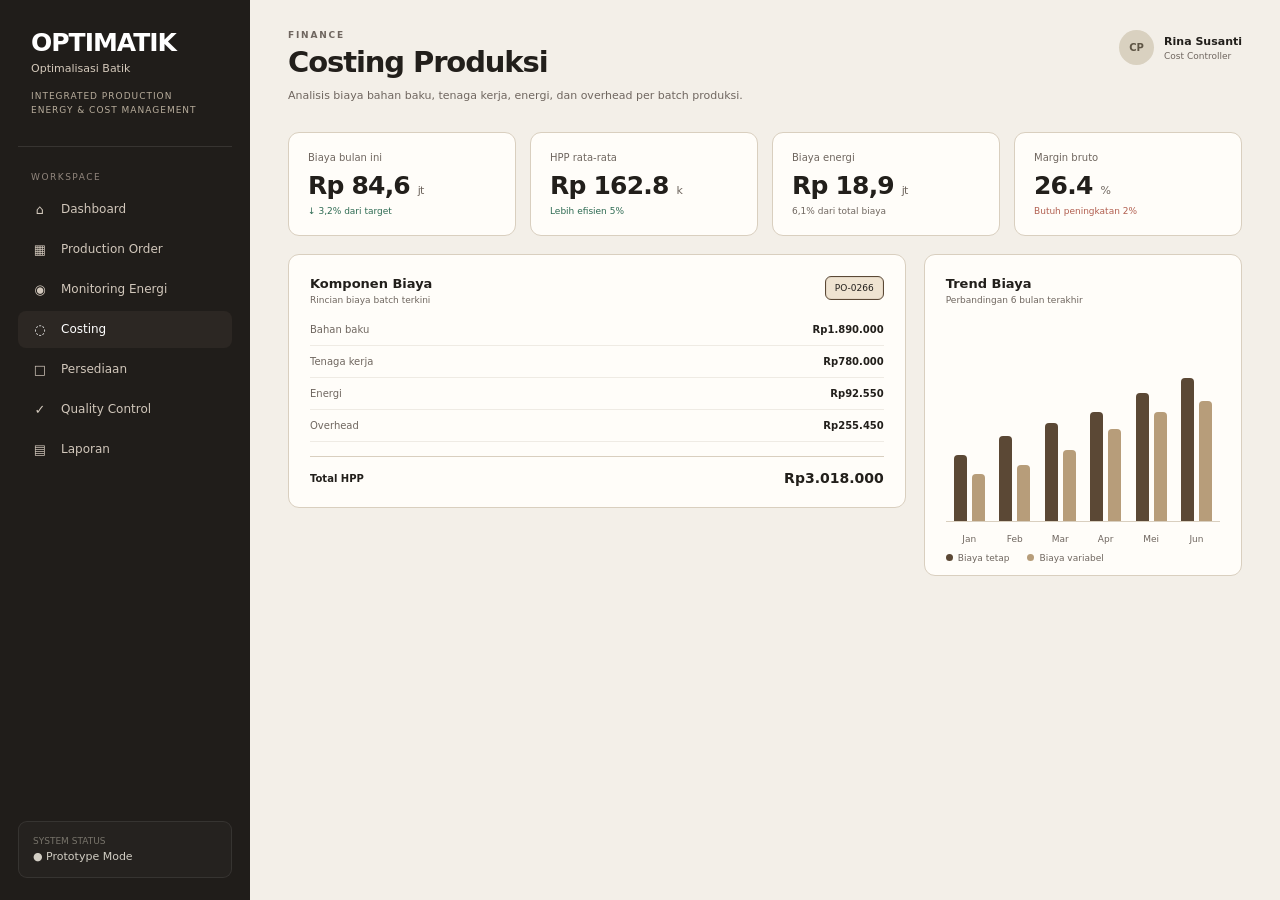
==== costing.html @ c366b61f "Initial commit" ====
<!DOCTYPE html>
<html lang="id">

<head>
    <meta charset="UTF-8">
    <meta name="viewport" content="width=device-width, initial-scale=1.0">
    <title>Optimatik — Costing</title>
    <link rel="stylesheet" href="style.css">
</head>

<body>
    <div class="app">
        <aside class="sidebar">
            <div class="brand">
                <div class="brand-name">OPTIMATIK</div>
                <div class="brand-subtitle">Optimalisasi Batik</div>
                <div class="brand-tagline">Integrated Production<br>Energy & Cost Management</div>
            </div>

            <nav class="navigation">
                <div class="nav-title">Workspace</div>

                <a href="index.html" class="nav-link">
                    <span class="nav-icon">⌂</span>
                    <span>Dashboard</span>
                </a>

                <a href="production-order.html" class="nav-link">
                    <span class="nav-icon">▦</span>
                    <span>Production Order</span>
                </a>

                <a href="page2.html" class="nav-link">
                    <span class="nav-icon">◉</span>
                    <span>Monitoring Energi</span>
                </a>

                <a href="costing.html" class="nav-link active">
                    <span class="nav-icon">◌</span>
                    <span>Costing</span>
                </a>

                <a href="persediaan.html" class="nav-link">
                    <span class="nav-icon">□</span>
                    <span>Persediaan</span>
                </a>

                <a href="quality-control.html" class="nav-link">
                    <span class="nav-icon">✓</span>
                    <span>Quality Control</span>
                </a>

                <a href="laporan.html" class="nav-link">
                    <span class="nav-icon">▤</span>
                    <span>Laporan</span>
                </a>
            </nav>

            <div class="sidebar-bottom">
                <div class="sidebar-bottom-label">SYSTEM STATUS</div>
                <div class="sidebar-bottom-value">● Prototype Mode</div>
            </div>
        </aside>

        <main class="main">
            <header class="topbar">
                <div>
                    <div class="eyebrow">Finance</div>
                    <h1 class="page-title">Costing Produksi</h1>
                    <p class="page-description">
                        Analisis biaya bahan baku, tenaga kerja, energi, dan overhead per batch produksi.
                    </p>
                </div>

                <div class="user-area">
                    <div class="avatar">CP</div>
                    <div>
                        <div class="user-name">Rina Susanti</div>
                        <div class="user-role">Cost Controller</div>
                    </div>
                </div>
            </header>

            <section class="kpi-grid">
                <div class="kpi-card">
                    <div class="kpi-label">Biaya bulan ini</div>
                    <div class="kpi-value">Rp 84,6 <span class="kpi-unit">jt</span></div>
                    <div class="kpi-note positive">↓ 3,2% dari target</div>
                </div>

                <div class="kpi-card">
                    <div class="kpi-label">HPP rata-rata</div>
                    <div class="kpi-value">Rp 162.8 <span class="kpi-unit">k</span></div>
                    <div class="kpi-note positive">Lebih efisien 5%</div>
                </div>

                <div class="kpi-card">
                    <div class="kpi-label">Biaya energi</div>
                    <div class="kpi-value">Rp 18,9 <span class="kpi-unit">jt</span></div>
                    <div class="kpi-note neutral">6,1% dari total biaya</div>
                </div>

                <div class="kpi-card">
                    <div class="kpi-label">Margin bruto</div>
                    <div class="kpi-value">26.4 <span class="kpi-unit">%</span></div>
                    <div class="kpi-note negative">Butuh peningkatan 2%</div>
                </div>
            </section>

            <div class="content-grid">
                <div>
                    <section class="panel">
                        <div class="panel-header">
                            <div>
                                <div class="panel-title">Komponen Biaya</div>
                                <div class="panel-subtitle">Rincian biaya batch terkini</div>
                            </div>
                            <button class="panel-action active">PO-0266</button>
                        </div>

                        <div class="cost-list">
                            <div class="cost-row">
                                <div class="cost-name">Bahan baku</div>
                                <div class="cost-value">Rp1.890.000</div>
                            </div>
                            <div class="cost-row">
                                <div class="cost-name">Tenaga kerja</div>
                                <div class="cost-value">Rp780.000</div>
                            </div>
                            <div class="cost-row">
                                <div class="cost-name">Energi</div>
                                <div class="cost-value">Rp92.550</div>
                            </div>
                            <div class="cost-row">
                                <div class="cost-name">Overhead</div>
                                <div class="cost-value">Rp255.450</div>
                            </div>
                            <div class="cost-row cost-total">
                                <div class="cost-name">Total HPP</div>
                                <div class="cost-value">Rp3.018.000</div>
                            </div>
                        </div>
                    </section>
                </div>

                <div>
                    <section class="panel">
                        <div class="panel-header">
                            <div>
                                <div class="panel-title">Trend Biaya</div>
                                <div class="panel-subtitle">Perbandingan 6 bulan terakhir</div>
                            </div>
                        </div>

                        <div class="chart-container">
                            <div class="chart">
                                <div class="chart-column"><div class="chart-bar" style="height: 35%;"></div><div class="chart-bar energy" style="height: 25%;"></div><span class="chart-label">Jan</span></div>
                                <div class="chart-column"><div class="chart-bar" style="height: 45%;"></div><div class="chart-bar energy" style="height: 30%;"></div><span class="chart-label">Feb</span></div>
                                <div class="chart-column"><div class="chart-bar" style="height: 52%;"></div><div class="chart-bar energy" style="height: 38%;"></div><span class="chart-label">Mar</span></div>
                                <div class="chart-column"><div class="chart-bar" style="height: 58%;"></div><div class="chart-bar energy" style="height: 49%;"></div><span class="chart-label">Apr</span></div>
                                <div class="chart-column"><div class="chart-bar" style="height: 68%;"></div><div class="chart-bar energy" style="height: 58%;"></div><span class="chart-label">Mei</span></div>
                                <div class="chart-column"><div class="chart-bar" style="height: 76%;"></div><div class="chart-bar energy" style="height: 64%;"></div><span class="chart-label">Jun</span></div>
                            </div>
                            <div class="legend">
                                <div class="legend-item"><span class="legend-dot"></span>Biaya tetap</div>
                                <div class="legend-item"><span class="legend-dot energy"></span>Biaya variabel</div>
                            </div>
                        </div>
                    </section>
                </div>
            </div>
        </main>
    </div>

    <script>
        const navLinks = document.querySelectorAll('.nav-link');
        navLinks.forEach((link) => {
            const href = link.getAttribute('href');
            if (window.location.pathname.endsWith(href)) link.classList.add('active');
            link.addEventListener('click', () => {
                navLinks.forEach((item) => item.classList.remove('active'));
                link.classList.add('active');
            });
        });

        document.querySelectorAll('.panel-action').forEach((button) => {
            button.addEventListener('click', () => {
                document.querySelectorAll('.panel-action').forEach((item) => item.classList.remove('active'));
                button.classList.add('active');
            });
        });
    </script>
</body>

</html>
---- style.css ----
* {
    margin: 0;
    padding: 0;
    box-sizing: border-box;
}

:root {
    --bg: #f3efe8;
    --surface: #fffdf9;
    --surface-soft: #f7f2ea;
    --border: #d9cfbf;
    --text: #221f1b;
    --muted: #6f665f;
    --dark: #201d1a;
    --accent: #5b4835;
    --accent-soft: #efe3d1;
    --green: #2d6a52;
    --green-soft: #dfeee6;
    --red: #b15e4f;
    --red-soft: #f7e2dc;
}

body {
    font-family:
        Inter,
        ui-sans-serif,
        system-ui,
        -apple-system,
        BlinkMacSystemFont,
        "Segoe UI",
        sans-serif;
    background: var(--bg);
    color: var(--text);
}

button,
input,
select {
    font: inherit;
}

.app {
    min-height: 100vh;
}

/* =========================
   SIDEBAR
========================= */

.sidebar {
    position: fixed;
    top: 0;
    left: 0;
    bottom: 0;
    width: 250px;
    background: var(--dark);
    color: #fff;
    padding: 28px 18px;
    z-index: 20;
}

.brand {
    padding: 0 13px 28px;
    border-bottom: 1px solid rgba(255, 255, 255, 0.1);
}

.brand-name {
    font-size: 25px;
    font-weight: 750;
    letter-spacing: -1px;
}

.brand-subtitle {
    margin-top: 5px;
    color: #d4c9bb;
    font-size: 11px;
}

.brand-tagline {
    margin-top: 14px;
    color: #b8ad9c;
    font-size: 9px;
    line-height: 1.6;
    text-transform: uppercase;
    letter-spacing: 1px;
}

.navigation {
    margin-top: 25px;
}

.nav-title {
    padding: 0 13px;
    margin-bottom: 9px;
    color: #91867d;
    font-size: 9px;
    text-transform: uppercase;
    letter-spacing: 1.5px;
}

.nav-link {
    display: flex;
    align-items: center;
    gap: 12px;
    padding: 11px 13px;
    margin-bottom: 3px;
    border-radius: 8px;
    color: #d1c7bb;
    text-decoration: none;
    font-size: 12px;
    transition: 0.2s ease;
}

.nav-link:hover,
.nav-link.active {
    background: #2c2723;
    color: #fff;
}

.nav-icon {
    width: 18px;
    text-align: center;
    font-size: 13px;
}

.sidebar-bottom {
    position: absolute;
    left: 18px;
    right: 18px;
    bottom: 22px;
    padding: 14px;
    border: 1px solid rgba(255, 255, 255, 0.08);
    border-radius: 9px;
    background: rgba(255, 255, 255, 0.025);
}

.sidebar-bottom-label {
    color: #77736a;
    font-size: 9px;
}

.sidebar-bottom-value {
    margin-top: 4px;
    color: #d2cec4;
    font-size: 11px;
}

/* =========================
   MAIN
========================= */

.main {
    margin-left: 250px;
    padding: 30px 38px 50px;
}

.topbar {
    display: flex;
    align-items: flex-start;
    justify-content: space-between;
    margin-bottom: 28px;
}

.eyebrow {
    margin-bottom: 7px;
    color: var(--muted);
    font-size: 9px;
    font-weight: 650;
    text-transform: uppercase;
    letter-spacing: 1.8px;
}

.page-title {
    font-size: 29px;
    line-height: 1.1;
    letter-spacing: -1.1px;
}

.page-description {
    margin-top: 8px;
    max-width: 620px;
    color: var(--muted);
    font-size: 11px;
    line-height: 1.6;
}

.user-area {
    display: flex;
    align-items: center;
    gap: 10px;
}

.avatar {
    display: grid;
    width: 35px;
    height: 35px;
    place-items: center;
    border-radius: 50%;
    background: #d9d1c0;
    color: #5e5545;
    font-size: 10px;
    font-weight: 750;
}

.user-name {
    font-size: 11px;
    font-weight: 700;
}

.user-role {
    margin-top: 3px;
    color: var(--muted);
    font-size: 9px;
}

/* =========================
   KPI
========================= */

.kpi-grid {
    display: grid;
    grid-template-columns: repeat(4, 1fr);
    gap: 14px;
    margin-bottom: 18px;
}

.kpi-card {
    padding: 19px;
    background: var(--surface);
    border: 1px solid var(--border);
    border-radius: 11px;
}

.kpi-label {
    color: var(--muted);
    font-size: 10px;
}

.kpi-value {
    margin-top: 8px;
    font-size: 25px;
    font-weight: 750;
    letter-spacing: -0.8px;
}

.kpi-unit {
    font-size: 11px;
    font-weight: 500;
    color: var(--muted);
}

.kpi-note {
    margin-top: 6px;
    font-size: 9px;
}

.positive {
    color: var(--green);
}

.negative {
    color: var(--red);
}

.neutral {
    color: var(--muted);
}

/* =========================
   LAYOUT
========================= */

.content-grid {
    display: grid;
    grid-template-columns: minmax(0, 1.65fr) minmax(300px, 0.85fr);
    gap: 18px;
}

.panel {
    margin-bottom: 18px;
    padding: 21px;
    background: var(--surface);
    border: 1px solid var(--border);
    border-radius: 11px;
}

.panel-header {
    display: flex;
    align-items: flex-start;
    justify-content: space-between;
    margin-bottom: 19px;
}

.panel-title {
    font-size: 13px;
    font-weight: 700;
}

.panel-subtitle {
    margin-top: 4px;
    color: var(--muted);
    font-size: 9px;
}

.panel-action {
    padding: 6px 9px;
    border: 1px solid var(--border);
    border-radius: 6px;
    background: var(--surface);
    color: var(--muted);
    font-size: 9px;
    cursor: pointer;
    transition: 0.2s ease;
}

.panel-action.active {
    background: var(--accent-soft);
    border-color: var(--accent);
    color: var(--dark);
    box-shadow: inset 0 0 0 1px rgba(91, 72, 53, 0.08);
}

/* =========================
   CHART
========================= */

.chart-container {
    height: 230px;
    padding-top: 8px;
}

.chart {
    position: relative;
    display: flex;
    align-items: flex-end;
    justify-content: space-between;
    height: 190px;
    padding: 0 8px;
    border-bottom: 1px solid var(--border);
}

.chart-column {
    display: flex;
    width: 12%;
    height: 100%;
    align-items: flex-end;
    justify-content: center;
    gap: 5px;
}

.chart-bar {
    width: 20px;
    min-height: 8px;
    border-radius: 4px 4px 0 0;
    background: var(--accent);
}

.chart-bar.energy {
    background: #b79d7a;
}

.chart-label {
    position: absolute;
    bottom: -23px;
    color: var(--muted);
    font-size: 9px;
}

.legend {
    display: flex;
    gap: 18px;
    margin-top: 31px;
}

.legend-item {
    color: var(--muted);
    font-size: 9px;
}

.legend-dot {
    display: inline-block;
    width: 7px;
    height: 7px;
    margin-right: 5px;
    border-radius: 50%;
    background: var(--accent);
}

.legend-dot.energy {
    background: #b79d7a;
}

/* =========================
   EFFICIENCY
========================= */

.metric-grid {
    display: grid;
    grid-template-columns: 1fr 1fr;
    gap: 9px;
}

.metric {
    padding: 14px;
    border-radius: 8px;
    background: var(--surface-soft);
}

.metric-label {
    color: var(--muted);
    font-size: 9px;
}

.metric-value {
    margin-top: 5px;
    font-size: 18px;
    font-weight: 750;
    letter-spacing: -0.5px;
}

.optimization-alert {
    margin-top: 12px;
    padding: 14px;
    border: 1px solid #e3d8c5;
    border-radius: 8px;
    background: #f1eadf;
}

.optimization-alert-title {
    font-size: 10px;
    font-weight: 750;
}

.optimization-alert-text {
    margin-top: 5px;
    color: #777064;
    font-size: 9px;
    line-height: 1.55;
}

/* =========================
   PRODUCTION TABLE
========================= */

.table-wrapper {
    overflow-x: auto;
}

table {
    width: 100%;
    border-collapse: collapse;
}

th {
    padding: 10px 8px;
    border-bottom: 1px solid var(--border);
    color: var(--muted);
    font-size: 9px;
    font-weight: 550;
    text-align: left;
    white-space: nowrap;
}

td {
    padding: 12px 8px;
    border-bottom: 1px solid #efebe4;
    color: #403d36;
    font-size: 10px;
    white-space: nowrap;
}

tbody tr:last-child td {
    border-bottom: 0;
}

.batch {
    font-weight: 700;
}

.status {
    display: inline-flex;
    padding: 5px 8px;
    border-radius: 20px;
    font-size: 8px;
    font-weight: 700;
}

.status.done {
    background: var(--green-soft);
    color: var(--green);
}

.status.process {
    background: var(--accent-soft);
    color: #806d45;
}

.status.planned {
    background: #ececea;
    color: #686760;
}

/* =========================
   PRODUCTION PROCESS
========================= */

.process-list {
    display: flex;
    flex-direction: column;
    gap: 10px;
}

.process-item {
    display: grid;
    grid-template-columns: 28px 1fr auto;
    align-items: center;
    gap: 10px;
    padding-bottom: 10px;
    border-bottom: 1px solid #efebe4;
}

.process-item:last-child {
    padding-bottom: 0;
    border-bottom: 0;
}

.process-number {
    display: grid;
    width: 27px;
    height: 27px;
    place-items: center;
    border-radius: 50%;
    background: var(--accent-soft);
    color: #74664e;
    font-size: 9px;
    font-weight: 750;
}

.process-name {
    font-size: 10px;
    font-weight: 700;
}

.process-detail {
    margin-top: 3px;
    color: var(--muted);
    font-size: 8px;
}

.process-energy {
    font-size: 9px;
    font-weight: 750;
}

/* =========================
   ENERGY TABLE
========================= */

.energy-list {
    display: flex;
    flex-direction: column;
    gap: 13px;
}

.energy-row {
    display: grid;
    grid-template-columns: 1fr auto;
    gap: 12px;
}

.energy-name {
    font-size: 10px;
    font-weight: 650;
}

.energy-bar {
    height: 5px;
    margin-top: 6px;
    overflow: hidden;
    border-radius: 5px;
    background: #eeeae1;
}

.energy-fill {
    height: 100%;
    border-radius: inherit;
    background: var(--accent);
}

.energy-value {
    font-size: 9px;
    font-weight: 700;
}

/* =========================
   COSTING
========================= */

.cost-list {
    display: flex;
    flex-direction: column;
    gap: 10px;
}

.cost-row {
    display: flex;
    align-items: center;
    justify-content: space-between;
    padding-bottom: 10px;
    border-bottom: 1px solid #efebe4;
}

.cost-row:last-child {
    padding-bottom: 0;
    border-bottom: 0;
}

.cost-name {
    color: var(--muted);
    font-size: 10px;
}

.cost-value {
    font-size: 10px;
    font-weight: 700;
}

.cost-total {
    margin-top: 4px;
    padding-top: 13px;
    border-top: 1px solid var(--border);
}

.cost-total .cost-name {
    color: var(--text);
    font-weight: 700;
}

.cost-total .cost-value {
    font-size: 14px;
}

/* =========================
   RESPONSIVE
========================= */

@media (max-width: 1100px) {
    .kpi-grid {
        grid-template-columns: 1fr 1fr;
    }

    .content-grid {
        grid-template-columns: 1fr;
    }
}

@media (max-width: 750px) {
    .sidebar {
        width: 70px;
        padding: 20px 8px;
    }

    .brand {
        padding: 0 5px 20px;
    }

    .brand-name {
        font-size: 16px;
    }

    .brand-subtitle,
    .brand-tagline,
    .nav-title,
    .nav-link span:not(.nav-icon),
    .sidebar-bottom {
        display: none;
    }

    .nav-link {
        justify-content: center;
        padding: 12px 5px;
    }

    .main {
        margin-left: 70px;
        padding: 22px 15px 40px;
    }

    .topbar {
        display: block;
    }

    .user-area {
        margin-top: 18px;
    }

    .kpi-grid {
        grid-template-columns: 1fr 1fr;
    }
}

@media (max-width: 480px) {
    .kpi-grid {
        grid-template-columns: 1fr;
    }

    .page-title {
        font-size: 25px;
    }
}
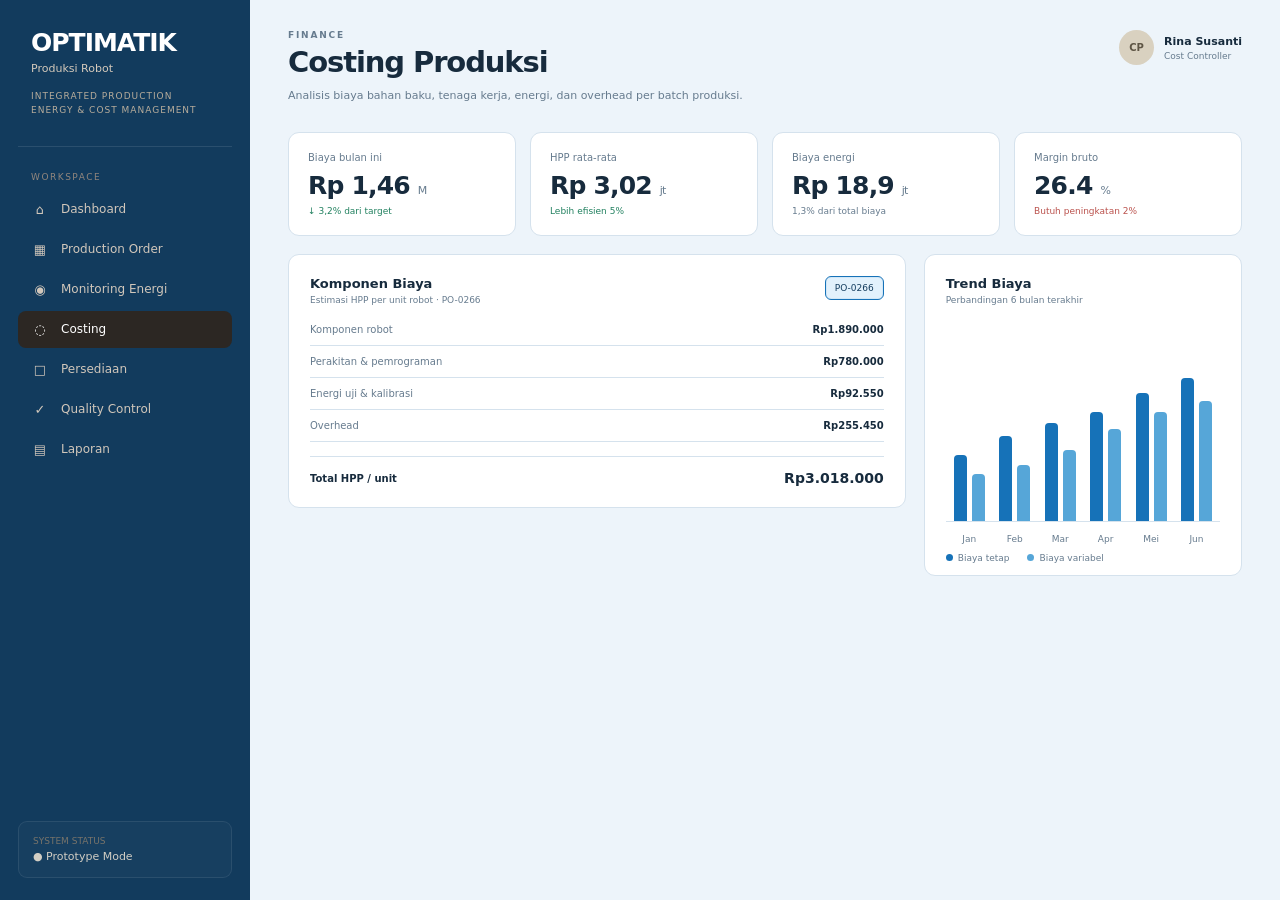
==== commit bd819963: "Update system for stechoq" ====
--- a/costing.html
+++ b/costing.html
@@ -13,7 +13,7 @@
         <aside class="sidebar">
             <div class="brand">
                 <div class="brand-name">OPTIMATIK</div>
-                <div class="brand-subtitle">Optimalisasi Batik</div>
+                <div class="brand-subtitle">Produksi Robot</div>
                 <div class="brand-tagline">Integrated Production<br>Energy & Cost Management</div>
             </div>
 
@@ -30,7 +30,7 @@
                     <span>Production Order</span>
                 </a>
 
-                <a href="page2.html" class="nav-link">
+                <a href="monitoring.html" class="nav-link">
                     <span class="nav-icon">◉</span>
                     <span>Monitoring Energi</span>
                 </a>
@@ -84,20 +84,20 @@
             <section class="kpi-grid">
                 <div class="kpi-card">
                     <div class="kpi-label">Biaya bulan ini</div>
-                    <div class="kpi-value">Rp 84,6 <span class="kpi-unit">jt</span></div>
+                    <div class="kpi-value">Rp 1,46 <span class="kpi-unit">M</span></div>
                     <div class="kpi-note positive">↓ 3,2% dari target</div>
                 </div>
 
                 <div class="kpi-card">
                     <div class="kpi-label">HPP rata-rata</div>
-                    <div class="kpi-value">Rp 162.8 <span class="kpi-unit">k</span></div>
+                    <div class="kpi-value">Rp 3,02 <span class="kpi-unit">jt</span></div>
                     <div class="kpi-note positive">Lebih efisien 5%</div>
                 </div>
 
                 <div class="kpi-card">
                     <div class="kpi-label">Biaya energi</div>
                     <div class="kpi-value">Rp 18,9 <span class="kpi-unit">jt</span></div>
-                    <div class="kpi-note neutral">6,1% dari total biaya</div>
+                    <div class="kpi-note neutral">1,3% dari total biaya</div>
                 </div>
 
                 <div class="kpi-card">
@@ -113,22 +113,22 @@
                         <div class="panel-header">
                             <div>
                                 <div class="panel-title">Komponen Biaya</div>
-                                <div class="panel-subtitle">Rincian biaya batch terkini</div>
+                                <div class="panel-subtitle">Estimasi HPP per unit robot · PO-0266</div>
                             </div>
                             <button class="panel-action active">PO-0266</button>
                         </div>
 
                         <div class="cost-list">
                             <div class="cost-row">
-                                <div class="cost-name">Bahan baku</div>
+                                <div class="cost-name">Komponen robot</div>
                                 <div class="cost-value">Rp1.890.000</div>
                             </div>
                             <div class="cost-row">
-                                <div class="cost-name">Tenaga kerja</div>
+                                <div class="cost-name">Perakitan & pemrograman</div>
                                 <div class="cost-value">Rp780.000</div>
                             </div>
                             <div class="cost-row">
-                                <div class="cost-name">Energi</div>
+                                <div class="cost-name">Energi uji & kalibrasi</div>
                                 <div class="cost-value">Rp92.550</div>
                             </div>
                             <div class="cost-row">
@@ -136,7 +136,7 @@
                                 <div class="cost-value">Rp255.450</div>
                             </div>
                             <div class="cost-row cost-total">
-                                <div class="cost-name">Total HPP</div>
+                                <div class="cost-name">Total HPP / unit</div>
                                 <div class="cost-value">Rp3.018.000</div>
                             </div>
                         </div>
--- a/style.css
+++ b/style.css
@@ -5,19 +5,19 @@
 }
 
 :root {
-    --bg: #f3efe8;
-    --surface: #fffdf9;
-    --surface-soft: #f7f2ea;
-    --border: #d9cfbf;
-    --text: #221f1b;
-    --muted: #6f665f;
-    --dark: #201d1a;
-    --accent: #5b4835;
-    --accent-soft: #efe3d1;
-    --green: #2d6a52;
-    --green-soft: #dfeee6;
-    --red: #b15e4f;
-    --red-soft: #f7e2dc;
+    --bg: #edf4fa;
+    --surface: #ffffff;
+    --surface-soft: #f3f8fc;
+    --border: #d5e2ed;
+    --text: #172b3d;
+    --muted: #667b8e;
+    --dark: #123b5d;
+    --accent: #1672b8;
+    --accent-soft: #e2f1fc;
+    --green: #21805f;
+    --green-soft: #e0f3eb;
+    --red: #ba514c;
+    --red-soft: #f9e8e6;
 }
 
 body {
@@ -317,9 +317,100 @@
     background: var(--accent-soft);
     border-color: var(--accent);
     color: var(--dark);
-    box-shadow: inset 0 0 0 1px rgba(91, 72, 53, 0.08);
-}
-
+    box-shadow: inset 0 0 0 1px rgba(22, 114, 184, 0.08);
+}
+
+.monitoring-controls {
+    display: flex;
+    align-items: end;
+    gap: 16px;
+    margin-bottom: 18px;
+    padding: 14px 18px;
+}
+
+.control-field {
+    display: flex;
+    min-width: 210px;
+    flex-direction: column;
+    gap: 6px;
+    color: var(--muted);
+    font-size: 9px;
+    font-weight: 650;
+}
+
+.control-field small {
+    margin-left: 4px;
+    font-size: 8px;
+    font-weight: 500;
+}
+
+.control-field select,
+.control-field input {
+    width: 100%;
+    height: 34px;
+    padding: 0 10px;
+    border: 1px solid var(--border);
+    border-radius: 6px;
+    outline: none;
+    background: var(--surface);
+    color: var(--text);
+    font-size: 10px;
+}
+
+.control-field select:focus,
+.control-field input:focus {
+    border-color: var(--accent);
+    box-shadow: 0 0 0 3px rgba(22, 114, 184, 0.12);
+}
+
+.tariff-field {
+    min-width: 150px;
+}
+
+.meter-status {
+    display: flex;
+    align-items: center;
+    gap: 7px;
+    margin-left: auto;
+    padding-bottom: 9px;
+    color: var(--green);
+    font-size: 9px;
+    font-weight: 650;
+}
+
+.meter-status strong {
+    margin-left: 6px;
+    color: var(--muted);
+    font-size: 8px;
+    font-weight: 500;
+}
+
+.live-dot,
+.status-indicator {
+    width: 8px;
+    height: 8px;
+    flex: 0 0 auto;
+    border-radius: 50%;
+    background: #26a876;
+    box-shadow: 0 0 0 3px #e0f3eb;
+}
+
+.status-indicator.menunggu {
+    background: #d99a2b;
+    box-shadow: 0 0 0 3px #fbf0d9;
+}
+
+.status-indicator.berhenti {
+    background: #8293a2;
+    box-shadow: 0 0 0 3px #e9eff3;
+}
+
+.status-value {
+    display: flex;
+    align-items: center;
+    gap: 9px;
+    font-size: 20px;
+}
 /* =========================
    CHART
 ========================= */
@@ -356,7 +447,15 @@
 }
 
 .chart-bar.energy {
-    background: #b79d7a;
+    background: #56a6d8;
+}
+
+.chart-bar.standby {
+    background: #83c5bd;
+}
+
+.chart-bar.stopped {
+    background: #a8b7c4;
 }
 
 .chart-label {
@@ -387,7 +486,15 @@
 }
 
 .legend-dot.energy {
-    background: #b79d7a;
+    background: #56a6d8;
+}
+
+.legend-dot.standby {
+    background: #83c5bd;
+}
+
+.legend-dot.stopped {
+    background: #a8b7c4;
 }
 
 /* =========================
@@ -421,7 +528,8 @@
 .optimization-alert {
     margin-top: 12px;
     padding: 14px;
-    border: 1px solid #e3d8c5;
+    border: 1px solid #c9dfef;
+        background: #edf6fc;
     border-radius: 8px;
     background: #f1eadf;
 }
@@ -433,7 +541,7 @@
 
 .optimization-alert-text {
     margin-top: 5px;
-    color: #777064;
+    color: var(--muted);
     font-size: 9px;
     line-height: 1.55;
 }
@@ -492,7 +600,7 @@
 
 .status.process {
     background: var(--accent-soft);
-    color: #806d45;
+    color: #17679f;
 }
 
 .status.planned {
@@ -516,7 +624,7 @@
     align-items: center;
     gap: 10px;
     padding-bottom: 10px;
-    border-bottom: 1px solid #efebe4;
+    border-bottom: 1px solid var(--border);
 }
 
 .process-item:last-child {
@@ -531,7 +639,8 @@
     place-items: center;
     border-radius: 50%;
     background: var(--accent-soft);
-    color: #74664e;
+    background: var(--accent-soft);
+    color: #17679f;
     font-size: 9px;
     font-weight: 750;
 }
@@ -578,7 +687,7 @@
     margin-top: 6px;
     overflow: hidden;
     border-radius: 5px;
-    background: #eeeae1;
+    background: #e8f0f6;
 }
 
 .energy-fill {
@@ -607,7 +716,7 @@
     align-items: center;
     justify-content: space-between;
     padding-bottom: 10px;
-    border-bottom: 1px solid #efebe4;
+    border-bottom: 1px solid var(--border);
 }
 
 .cost-row:last-child {
@@ -640,6 +749,39 @@
     font-size: 14px;
 }
 
+.production-intensity {
+    display: flex;
+    align-items: flex-start;
+    gap: 10px;
+    padding: 13px;
+    border: 1px solid #d5e7f3;
+    border-radius: 7px;
+    background: #f3f9fd;
+}
+
+.intensity-mark {
+    display: grid;
+    width: 22px;
+    height: 22px;
+    flex: 0 0 auto;
+    place-items: center;
+    border-radius: 50%;
+    background: #dceefa;
+    color: #17679f;
+    font-size: 12px;
+    font-weight: 750;
+}
+
+.production-intensity p {
+    color: var(--muted);
+    font-size: 9px;
+    line-height: 1.6;
+}
+
+.production-intensity strong {
+    color: var(--text);
+}
+
 /* =========================
    RESPONSIVE
 ========================= */
@@ -651,6 +793,10 @@
 
     .content-grid {
         grid-template-columns: 1fr;
+    }
+
+    .monitoring-controls {
+        flex-wrap: wrap;
     }
 }
 
@@ -690,6 +836,23 @@
         display: block;
     }
 
+    .monitoring-controls {
+        align-items: stretch;
+        flex-direction: column;
+        gap: 12px;
+    }
+
+    .control-field,
+    .tariff-field {
+        min-width: 0;
+    }
+
+    .meter-status {
+        flex-wrap: wrap;
+        margin-left: 0;
+        padding-bottom: 0;
+    }
+
     .user-area {
         margin-top: 18px;
     }
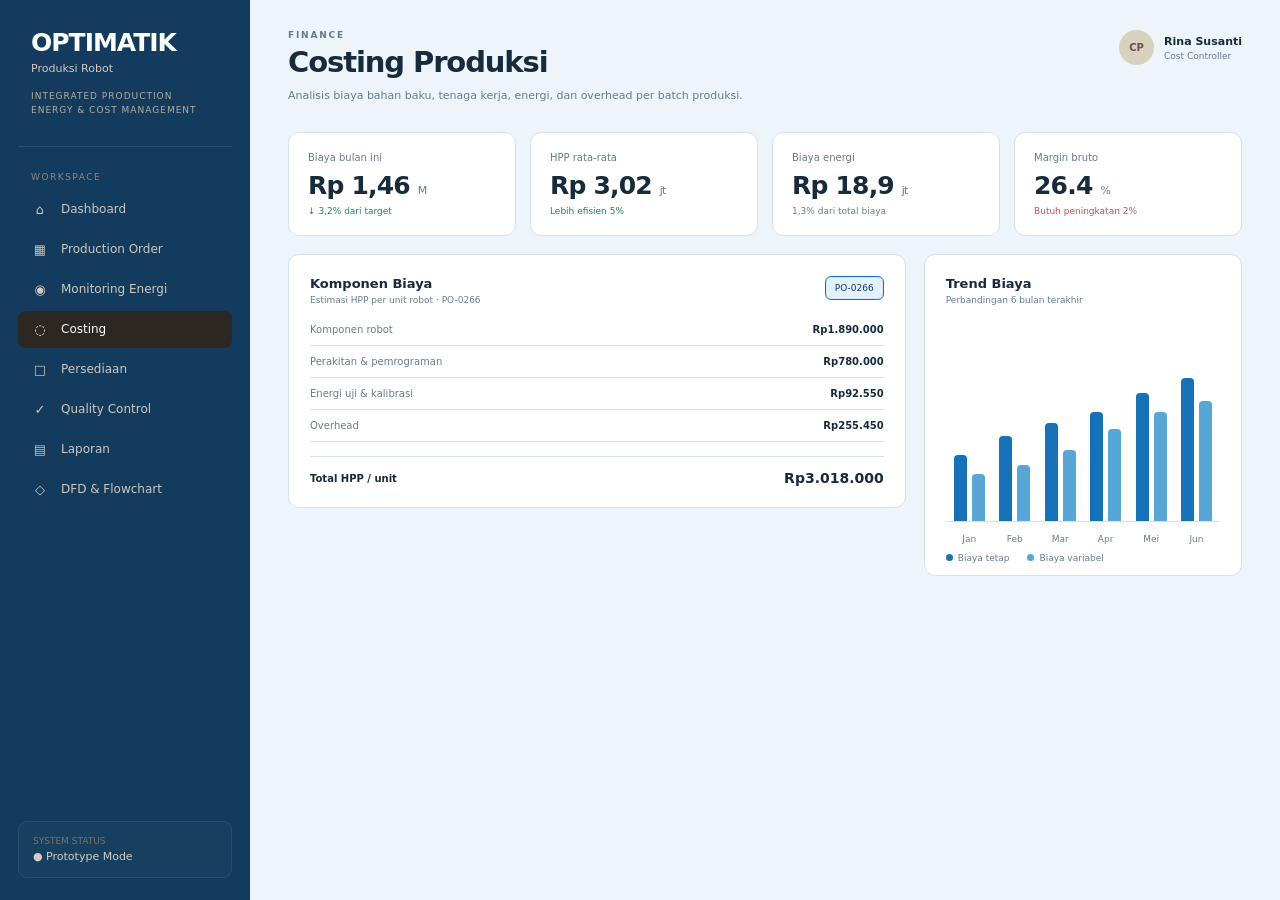
==== commit 8e0b9700: "Adding diagram" ====
--- a/costing.html
+++ b/costing.html
@@ -53,6 +53,11 @@
                 <a href="laporan.html" class="nav-link">
                     <span class="nav-icon">▤</span>
                     <span>Laporan</span>
+                </a>
+
+                <a href="diagram.html" class="nav-link">
+                    <span class="nav-icon">◇</span>
+                    <span>DFD & Flowchart</span>
                 </a>
             </nav>
 
--- a/style.css
+++ b/style.css
@@ -411,6 +411,195 @@
     gap: 9px;
     font-size: 20px;
 }
+
+.mes-panel {
+    border-top: 3px solid var(--accent);
+}
+
+.mes-summary {
+    display: grid;
+    grid-template-columns: minmax(180px, 1.1fr) minmax(0, 1fr);
+    align-items: center;
+    gap: 24px;
+    padding: 2px 0 18px;
+}
+
+.mes-progress-heading,
+.mes-metrics,
+.mes-stage,
+.iot-device-top {
+    display: flex;
+    align-items: center;
+    justify-content: space-between;
+}
+
+.mes-progress-heading {
+    margin-bottom: 9px;
+    font-size: 10px;
+}
+
+.mes-progress-heading span,
+.mes-metrics span {
+    color: var(--muted);
+    font-size: 9px;
+}
+
+.mes-progress-track {
+    height: 8px;
+    overflow: hidden;
+    border-radius: 8px;
+    background: var(--surface-soft);
+}
+
+.mes-progress-track span {
+    display: block;
+    width: 68.6%;
+    height: 100%;
+    border-radius: inherit;
+    background: var(--accent);
+}
+
+.mes-metrics {
+    gap: 12px;
+}
+
+.mes-metrics div {
+    display: grid;
+    gap: 6px;
+}
+
+.mes-metrics strong {
+    font-size: 11px;
+}
+
+.mes-stages {
+    display: grid;
+    grid-template-columns: repeat(4, minmax(0, 1fr));
+    border-top: 1px solid var(--border);
+}
+
+.mes-stage {
+    position: relative;
+    align-items: flex-start;
+    flex-direction: column;
+    gap: 6px;
+    min-width: 0;
+    padding: 14px 12px 0 0;
+}
+
+.mes-stage + .mes-stage {
+    padding-left: 12px;
+    border-left: 1px solid var(--border);
+}
+
+.mes-stage > span {
+    color: var(--muted);
+    font-size: 9px;
+    font-weight: 700;
+}
+
+.mes-stage strong {
+    font-size: 9px;
+}
+
+.mes-stage small {
+    color: var(--muted);
+    font-size: 8px;
+}
+
+.mes-stage.complete > span,
+.mes-stage.complete small {
+    color: var(--green);
+}
+
+.mes-stage.current > span,
+.mes-stage.current strong {
+    color: var(--accent);
+}
+
+.iot-panel {
+    margin-bottom: 18px;
+}
+
+.iot-connectivity,
+.iot-state {
+    display: inline-flex;
+    align-items: center;
+    gap: 7px;
+    color: var(--green);
+    font-size: 9px;
+    font-weight: 650;
+    white-space: nowrap;
+}
+
+.iot-connectivity .live-dot {
+    width: 7px;
+    height: 7px;
+}
+
+.iot-device-grid {
+    display: grid;
+    grid-template-columns: repeat(4, minmax(0, 1fr));
+    border-top: 1px solid var(--border);
+}
+
+.iot-device {
+    display: grid;
+    align-content: start;
+    gap: 7px;
+    min-width: 0;
+    padding: 13px 14px 2px 0;
+}
+
+.iot-device + .iot-device {
+    padding-left: 14px;
+    border-left: 1px solid var(--border);
+}
+
+.iot-device-top {
+    margin-bottom: 2px;
+}
+
+.iot-device-icon {
+    display: grid;
+    min-width: 27px;
+    height: 24px;
+    padding: 0 5px;
+    place-items: center;
+    border: 1px solid var(--border);
+    border-radius: 5px;
+    color: var(--dark);
+    font-size: 8px;
+    font-weight: 750;
+}
+
+.iot-state {
+    gap: 5px;
+    font-size: 8px;
+}
+
+.iot-state i {
+    width: 6px;
+    height: 6px;
+    border-radius: 50%;
+    background: var(--green);
+}
+
+.iot-device > strong {
+    overflow: hidden;
+    font-size: 9px;
+    text-overflow: ellipsis;
+    white-space: nowrap;
+}
+
+.iot-device > span:last-child {
+    overflow: hidden;
+    color: var(--muted);
+    font-size: 8px;
+    text-overflow: ellipsis;
+    white-space: nowrap;
+}
+
 /* =========================
    CHART
 ========================= */
@@ -783,6 +972,226 @@
 }
 
 /* =========================
+   SYSTEM DIAGRAMS
+========================= */
+
+.diagram-section {
+    margin-bottom: 22px;
+}
+
+.diagram-heading {
+    display: flex;
+    align-items: flex-end;
+    justify-content: space-between;
+    gap: 18px;
+    margin-bottom: 10px;
+}
+
+.diagram-heading > div {
+    display: flex;
+    align-items: center;
+    gap: 10px;
+}
+
+.diagram-index {
+    color: var(--accent);
+    font-size: 10px;
+    font-weight: 750;
+}
+
+.diagram-heading h2 {
+    font-size: 15px;
+}
+
+.diagram-heading p,
+.diagram-note {
+    color: var(--muted);
+    font-size: 9px;
+    line-height: 1.6;
+}
+
+.diagram-heading p {
+    max-width: 390px;
+    text-align: right;
+}
+
+.diagram-frame {
+    overflow-x: auto;
+    border: 1px solid var(--border);
+    border-radius: 8px;
+    background-color: var(--surface);
+    background-image: radial-gradient(#dce6ed 0.7px, transparent 0.7px);
+    background-size: 16px 16px;
+}
+
+.system-diagram {
+    display: block;
+    width: 100%;
+    height: auto;
+    min-width: 820px;
+    padding: 18px;
+    overflow: visible;
+}
+
+.flowchart-diagram {
+    min-width: 900px;
+}
+
+.diagram-entity rect {
+    fill: #fff;
+    stroke: #47728e;
+    stroke-width: 1.5;
+}
+
+.diagram-entity text,
+.diagram-process text,
+.diagram-store text,
+.flow-node-text {
+    fill: #172b3d;
+    font-family: Inter, ui-sans-serif, system-ui, sans-serif;
+    font-size: 12px;
+    font-weight: 700;
+}
+
+.diagram-process circle,
+.diagram-process ellipse {
+    fill: #e2f1fc;
+    stroke: #1672b8;
+    stroke-width: 1.7;
+}
+
+.diagram-process .svg-title {
+    font-size: 13px;
+}
+
+.diagram-entity .svg-small,
+.diagram-process .svg-small {
+    fill: #667b8e;
+    font-size: 10px;
+    font-weight: 500;
+}
+
+.diagram-store path {
+    fill: none;
+    stroke: #21805f;
+    stroke-width: 1.5;
+}
+
+.diagram-flow {
+    fill: none;
+    stroke: #47728e;
+    stroke-width: 1.5;
+}
+
+.flow-label,
+.flow-branch {
+    fill: #526b7e;
+    font-family: Inter, ui-sans-serif, system-ui, sans-serif;
+    font-size: 10px;
+}
+
+.flow-branch {
+    fill: #1672b8;
+    font-weight: 750;
+}
+
+.flow-start,
+.flow-end {
+    fill: #e0f3eb;
+    stroke: #21805f;
+    stroke-width: 1.5;
+}
+
+.flow-step,
+.flow-result {
+    fill: #fff;
+    stroke: #47728e;
+    stroke-width: 1.5;
+}
+
+.flow-iot {
+    fill: #e2f1fc;
+    stroke: #1672b8;
+}
+
+.flow-hold {
+    fill: #f9e8e6;
+    stroke: #ba514c;
+    stroke-width: 1.5;
+}
+
+.flow-decision {
+    fill: #fff4d9;
+    stroke: #c68a21;
+    stroke-width: 1.5;
+}
+
+.flow-node-sub {
+    fill: #667b8e;
+    font-family: Inter, ui-sans-serif, system-ui, sans-serif;
+    font-size: 10px;
+}
+
+.diagram-legend {
+    display: flex;
+    flex-wrap: wrap;
+    gap: 16px;
+    padding: 9px 2px 0;
+    color: var(--muted);
+    font-size: 9px;
+}
+
+.diagram-legend span {
+    display: inline-flex;
+    align-items: center;
+    gap: 6px;
+}
+
+.diagram-legend i {
+    display: inline-block;
+    width: 12px;
+    height: 10px;
+    border: 1.5px solid #47728e;
+    background: #fff;
+}
+
+.diagram-legend .legend-process {
+    border-color: var(--accent);
+    border-radius: 50%;
+    background: var(--accent-soft);
+}
+
+.diagram-legend .legend-store {
+    border-right: 0;
+    border-color: var(--green);
+    background: transparent;
+}
+
+.diagram-legend .legend-flow {
+    width: 18px;
+    height: 0;
+    border: 0;
+    border-top: 1.5px solid #47728e;
+    background: transparent;
+}
+
+.diagram-legend .legend-step {
+    border-radius: 3px;
+}
+
+.diagram-legend .legend-decision {
+    width: 10px;
+    height: 10px;
+    transform: rotate(45deg);
+    border-color: #c68a21;
+    background: #fff4d9;
+}
+
+.diagram-note {
+    margin-top: 18px;
+}
+
+/* =========================
    RESPONSIVE
 ========================= */
 
@@ -797,6 +1206,26 @@
 
     .monitoring-controls {
         flex-wrap: wrap;
+    }
+
+    .mes-summary {
+        grid-template-columns: 1fr;
+        gap: 16px;
+    }
+
+    .iot-device-grid {
+        grid-template-columns: 1fr 1fr;
+    }
+
+    .iot-device:nth-child(3) {
+        padding-left: 0;
+        border-left: 0;
+    }
+
+    .iot-device:nth-child(n + 3) {
+        margin-top: 12px;
+        padding-top: 12px;
+        border-top: 1px solid var(--border);
     }
 }
 
@@ -857,8 +1286,33 @@
         margin-top: 18px;
     }
 
+    .diagram-heading {
+        align-items: flex-start;
+        flex-direction: column;
+        gap: 6px;
+    }
+
+    .diagram-heading p {
+        max-width: none;
+        text-align: left;
+    }
+
     .kpi-grid {
         grid-template-columns: 1fr 1fr;
+    }
+
+    .mes-stages {
+        grid-template-columns: 1fr 1fr;
+        row-gap: 12px;
+    }
+
+    .mes-stage:nth-child(3) {
+        padding-left: 0;
+        border-left: 0;
+    }
+
+    .mes-stage:nth-child(n + 3) {
+        border-top: 1px solid var(--border);
     }
 }
 
@@ -870,4 +1324,10 @@
     .page-title {
         font-size: 25px;
     }
-}
+
+    .mes-metrics {
+        align-items: flex-start;
+        flex-direction: column;
+        gap: 10px;
+    }
+}
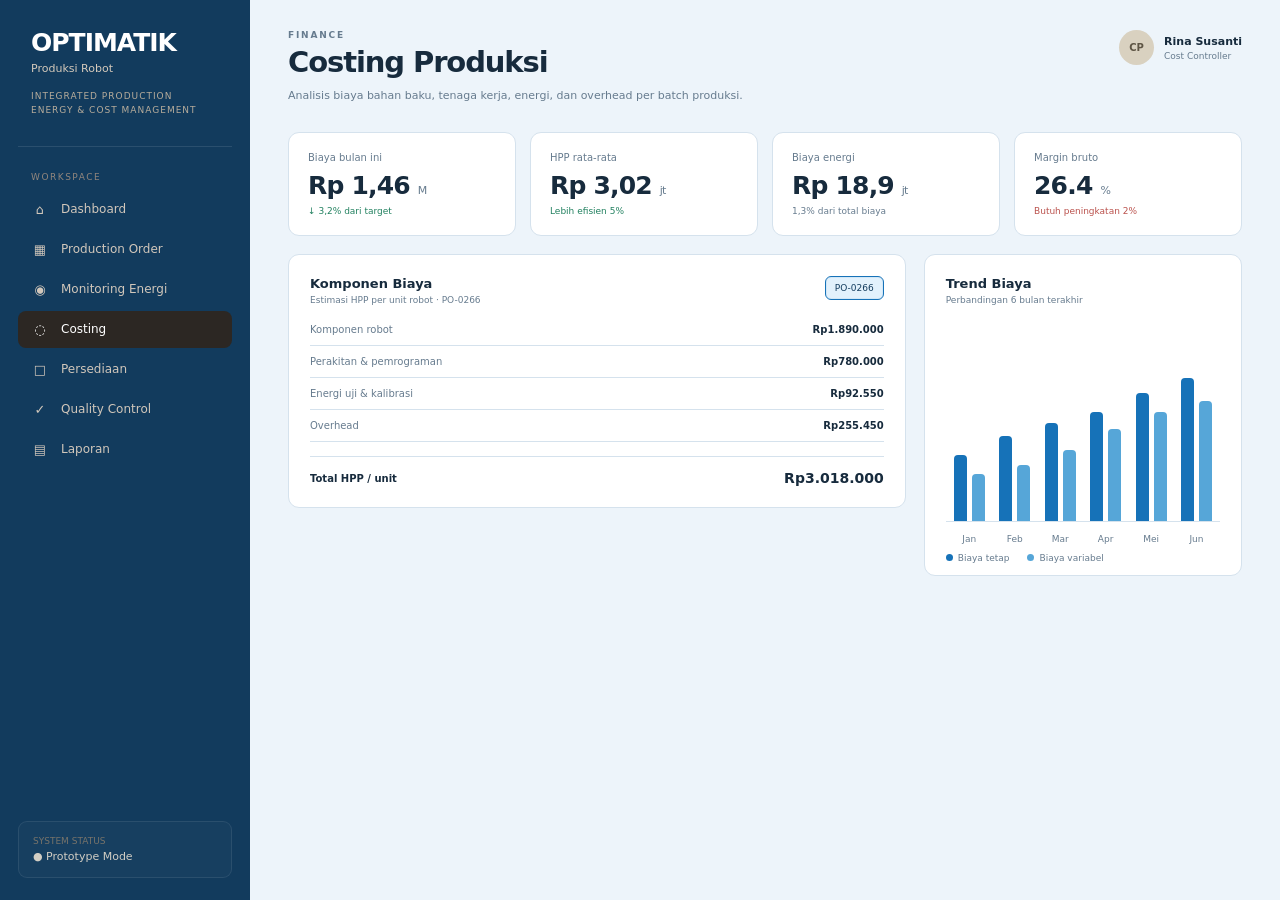
==== commit ea8c52a8: "Remove diagram" ====
--- a/costing.html
+++ b/costing.html
@@ -55,10 +55,6 @@
                     <span>Laporan</span>
                 </a>
 
-                <a href="diagram.html" class="nav-link">
-                    <span class="nav-icon">◇</span>
-                    <span>DFD & Flowchart</span>
-                </a>
             </nav>
 
             <div class="sidebar-bottom">
